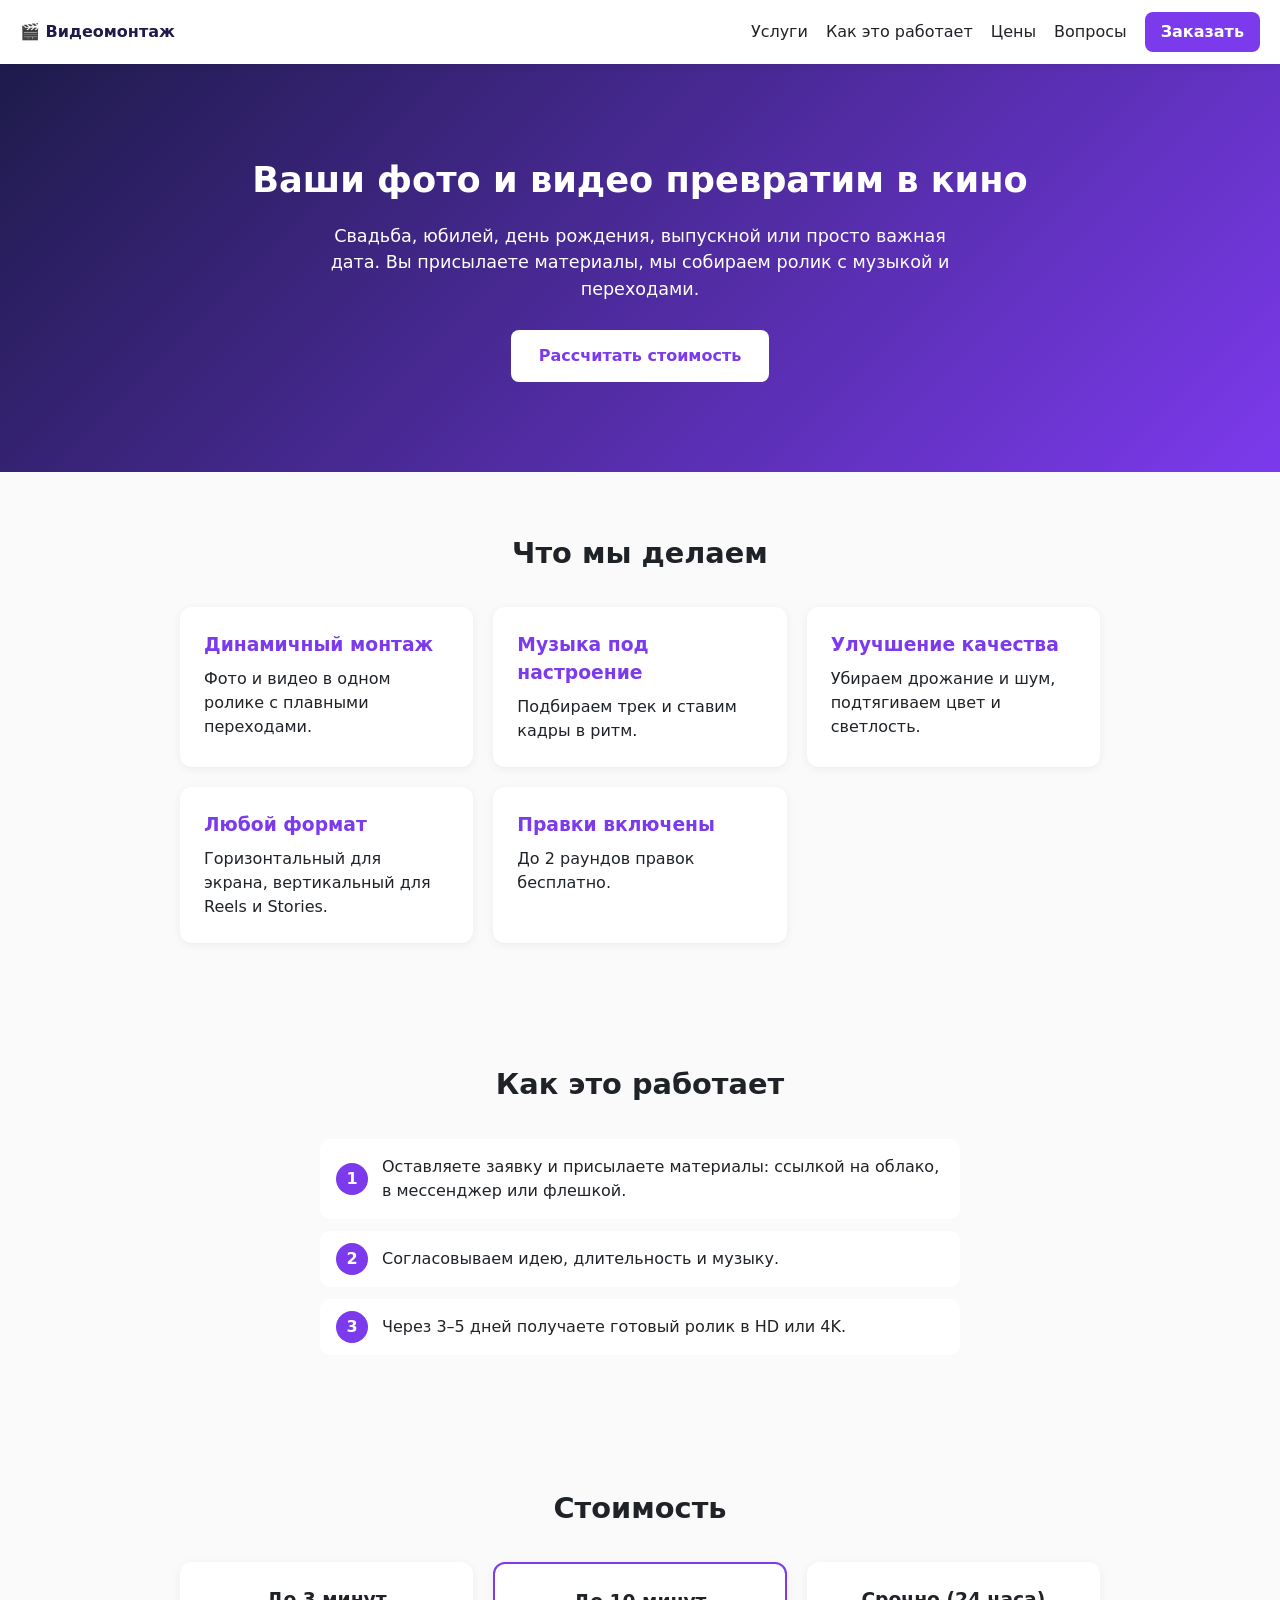
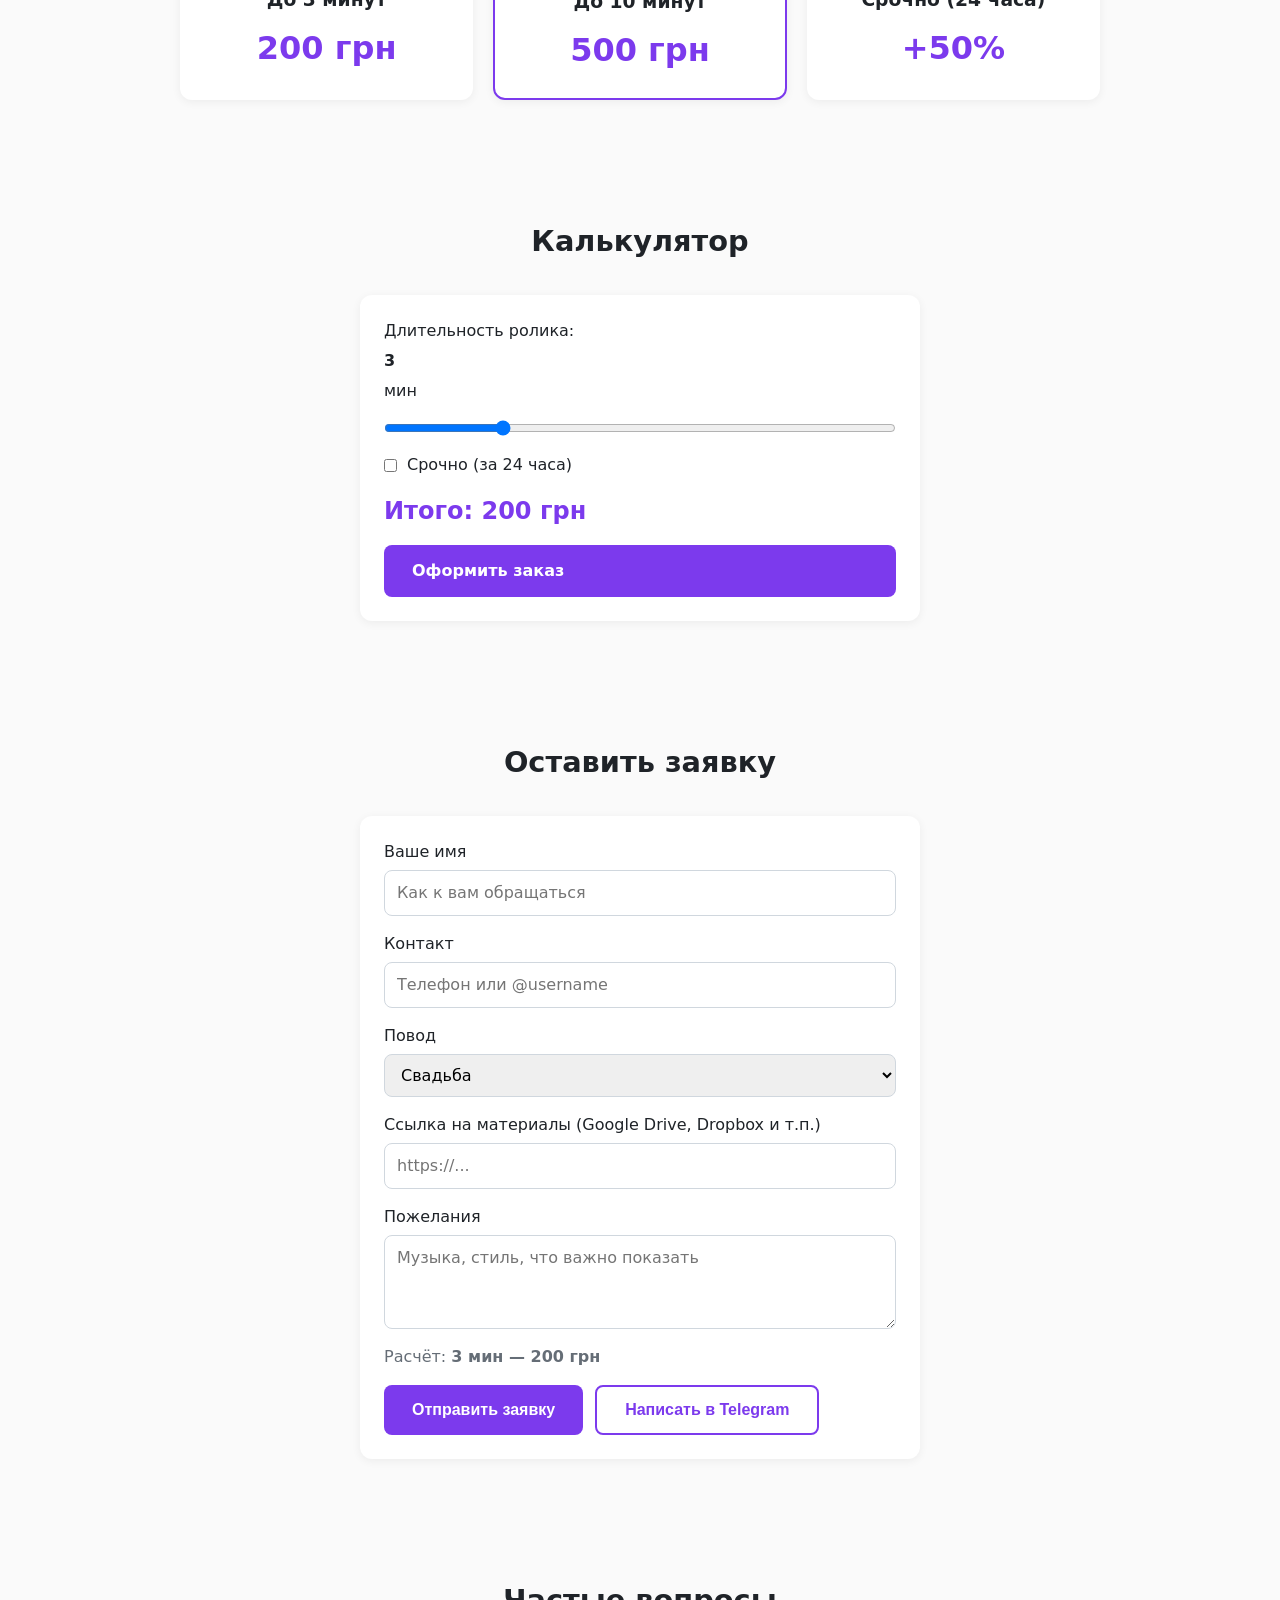
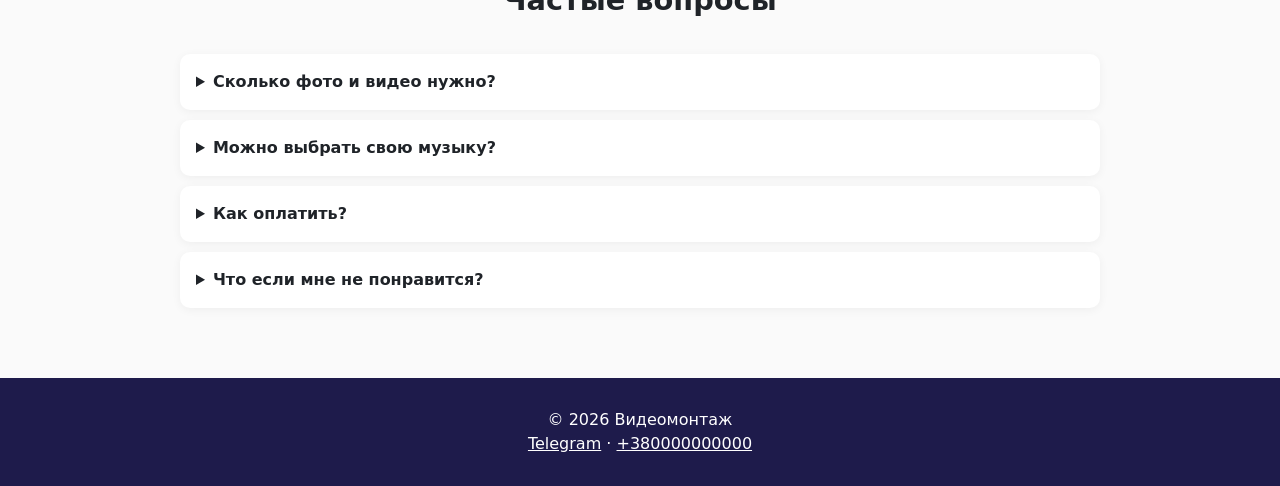
==== index.html @ d5cafc44 "mm" ====
<!DOCTYPE html>
<html lang="ru">
<head>
  <meta charset="UTF-8">
  <meta name="viewport" content="width=device-width, initial-scale=1.0">
  <title>Видео из ваших фото и видео — монтаж на заказ</title>
  <meta name="description" content="Соберём ролик из ваших фото и видео: музыка, переходы, цветокоррекция. От 200 грн.">
  <link rel="stylesheet" href="style.css">
</head>
<body>
  <nav class="nav">
    <a class="logo" href="#top">🎬 <span data-brand>Видеомонтаж</span></a>
    <button class="burger" id="burger" aria-label="Меню">☰</button>
    <div class="links" id="links">
      <a href="#services">Услуги</a>
      <a href="#how">Как это работает</a>
      <a href="#price">Цены</a>
      <a href="#faq">Вопросы</a>
      <a class="btn small" href="#order">Заказать</a>
    </div>
  </nav>

  <header class="hero" id="top">
    <h1>Ваши фото и видео превратим в кино</h1>
    <p>Свадьба, юбилей, день рождения, выпускной или просто важная дата. Вы присылаете материалы, мы собираем ролик с музыкой и переходами.</p>
    <a class="btn" href="#calc">Рассчитать стоимость</a>
  </header>

  <section id="services">
    <h2>Что мы делаем</h2>
    <div class="grid">
      <div class="card"><h3>Динамичный монтаж</h3><p>Фото и видео в одном ролике с плавными переходами.</p></div>
      <div class="card"><h3>Музыка под настроение</h3><p>Подбираем трек и ставим кадры в ритм.</p></div>
      <div class="card"><h3>Улучшение качества</h3><p>Убираем дрожание и шум, подтягиваем цвет и светлость.</p></div>
      <div class="card"><h3>Любой формат</h3><p>Горизонтальный для экрана, вертикальный для Reels и Stories.</p></div>
      <div class="card"><h3>Правки включены</h3><p>До 2 раундов правок бесплатно.</p></div>
    </div>
  </section>

  <section id="how">
    <h2>Как это работает</h2>
    <ol class="steps">
      <li>Оставляете заявку и присылаете материалы: ссылкой на облако, в мессенджер или флешкой.</li>
      <li>Согласовываем идею, длительность и музыку.</li>
      <li>Через 3–5 дней получаете готовый ролик в HD или 4K.</li>
    </ol>
  </section>

  <section id="price">
    <h2>Стоимость</h2>
    <div class="prices">
      <div class="price"><h3>До 3 минут</h3><div class="amount" data-price="short"></div></div>
      <div class="price featured"><h3>До 10 минут</h3><div class="amount" data-price="long"></div></div>
      <div class="price"><h3>Срочно (24 часа)</h3><div class="amount">+<span data-rush></span>%</div></div>
    </div>
  </section>

  <section id="calc">
    <h2>Калькулятор</h2>
    <div class="box">
      <label>Длительность ролика: <b id="minVal">3</b> мин</label>
      <input type="range" id="minutes" min="1" max="10" value="3">
      <label class="check"><input type="checkbox" id="rush"> Срочно (за 24 часа)</label>
      <div class="total">Итого: <span id="total">200 грн</span></div>
      <a class="btn" href="#order">Оформить заказ</a>
    </div>
  </section>

  <section id="order">
    <h2>Оставить заявку</h2>
    <form class="box" id="form" novalidate>
      <label>Ваше имя<input name="name" required placeholder="Как к вам обращаться"></label>
      <label>Контакт<input name="contact" required placeholder="Телефон или @username"></label>
      <label>Повод
        <select name="event">
          <option>Свадьба</option><option>День рождения</option><option>Юбилей</option>
          <option>Выпускной</option><option>Семейный архив</option><option>Другое</option>
        </select>
      </label>
      <label>Ссылка на материалы (Google Drive, Dropbox и т.п.)<input name="link" placeholder="https://..."></label>
      <label>Пожелания<textarea name="comment" rows="3" placeholder="Музыка, стиль, что важно показать"></textarea></label>
      <p class="hint">Расчёт: <b id="formPrice"></b></p>
      <div class="actions">
        <button type="submit" class="btn" data-via="formspree">Отправить заявку</button>
        <button type="submit" class="btn ghost" data-via="telegram">Написать в Telegram</button>
      </div>
      <input type="text" name="_gotcha" tabindex="-1" autocomplete="off" style="display:none">
      <p class="error" id="error" hidden></p>
      <p class="success" id="success" hidden>✅ Заявка отправлена! Мы свяжемся с вами в ближайшее время.</p>
    </form>
  </section>

  <section id="faq">
    <h2>Частые вопросы</h2>
    <div class="faq">
      <details><summary>Сколько фото и видео нужно?</summary><p>Сколько есть. Мы отберём лучшие кадры под выбранную длительность.</p></details>
      <details><summary>Можно выбрать свою музыку?</summary><p>Да, пришлите название трека или файл. Если не пришлёте, подберём сами.</p></details>
      <details><summary>Как оплатить?</summary><p>Способ и условия согласуем в переписке после оценки материала.</p></details>
      <details><summary>Что если мне не понравится?</summary><p>Внесём до 2 раундов правок бесплатно.</p></details>
    </div>
  </section>

  <footer>
    <p>© <span id="year"></span> <span data-brand></span></p>
    <p><a id="tgLink" href="#">Telegram</a> · <a id="phoneLink" href="#"></a></p>
  </footer>

  <script src="script.js"></script>
</body>
</html>
---- style.css ----
:root{--accent:#7c3aed;--dark:#1e1b4b;--bg:#fafafa;--text:#1f2328;--muted:#656d76}
*{box-sizing:border-box;margin:0;padding:0}
html{scroll-behavior:smooth;scroll-padding-top:70px}
body{font-family:system-ui,-apple-system,"Segoe UI",Roboto,sans-serif;color:var(--text);background:var(--bg);line-height:1.5}
.nav{position:sticky;top:0;z-index:10;display:flex;justify-content:space-between;align-items:center;padding:12px 20px;background:#fff;box-shadow:0 1px 8px rgba(0,0,0,.08)}
.logo{font-weight:700;text-decoration:none;color:var(--dark)}
.links{display:flex;gap:18px;align-items:center}
.links a{text-decoration:none;color:var(--text)}
.burger{display:none;background:none;border:0;font-size:1.5rem;cursor:pointer}
.btn{display:inline-block;background:var(--accent);color:#fff;padding:14px 28px;border:0;border-radius:8px;text-decoration:none;font-weight:600;font-size:1rem;cursor:pointer;transition:transform .2s}
.btn:hover{transform:translateY(-2px)}
.btn.small{padding:8px 16px}
.btn.ghost{background:#fff;color:var(--accent);border:2px solid var(--accent)}
.links .btn{color:#fff}
.hero{background:linear-gradient(135deg,var(--dark),var(--accent));color:#fff;text-align:center;padding:90px 20px}
.hero h1{font-size:2.2rem;margin-bottom:16px}
.hero p{max-width:640px;margin:0 auto 28px;font-size:1.1rem}
.hero .btn{background:#fff;color:var(--accent)}
section{max-width:960px;margin:0 auto;padding:60px 20px}
h2{text-align:center;font-size:1.8rem;margin-bottom:32px}
.grid,.prices{display:grid;grid-template-columns:repeat(auto-fit,minmax(220px,1fr));gap:20px}
.card,.price,.box{background:#fff;border-radius:12px;padding:24px;box-shadow:0 2px 10px rgba(0,0,0,.06)}
.card h3{color:var(--accent);margin-bottom:8px}
.price{text-align:center}.price.featured{border:2px solid var(--accent)}
.amount{font-size:2rem;font-weight:700;color:var(--accent);margin-top:10px}
.steps{list-style:none;counter-reset:s;max-width:640px;margin:0 auto}
.steps li{counter-increment:s;position:relative;background:#fff;border-radius:10px;padding:16px 16px 16px 62px;margin-bottom:12px}
.steps li::before{content:counter(s);position:absolute;left:16px;top:50%;transform:translateY(-50%);width:32px;height:32px;border-radius:50%;background:var(--accent);color:#fff;display:flex;align-items:center;justify-content:center;font-weight:600}
.box{max-width:560px;margin:0 auto;display:flex;flex-direction:column;gap:16px}
label{display:flex;flex-direction:column;gap:6px;font-weight:500}
label.check{flex-direction:row;align-items:center;gap:10px}
input,select,textarea{font:inherit;padding:10px 12px;border:1px solid #d0d7de;border-radius:8px;width:100%}
input[type=range]{padding:0}input[type=checkbox]{width:auto}
input:focus,select:focus,textarea:focus{outline:2px solid var(--accent);border-color:transparent}
input.bad{border-color:#d1242f}
.total{font-size:1.5rem;font-weight:700;color:var(--accent)}
.hint{color:var(--muted)}
.actions{display:flex;gap:12px;flex-wrap:wrap}
.error{color:#d1242f}
.faq details{background:#fff;border-radius:10px;padding:16px;margin-bottom:10px;box-shadow:0 2px 10px rgba(0,0,0,.05)}
.faq summary{cursor:pointer;font-weight:600}.faq p{margin-top:10px;color:var(--muted)}
footer{background:var(--dark);color:#fff;text-align:center;padding:30px 20px}
footer a{color:#fff}
@media(max-width:700px){
  .burger{display:block}
  .links{display:none;position:absolute;top:100%;left:0;right:0;background:#fff;flex-direction:column;padding:16px;box-shadow:0 4px 8px rgba(0,0,0,.1)}
  .links.open{display:flex}
  .hero h1{font-size:1.7rem}
}

.success{color:#1a7f37;font-weight:600}
.btn:disabled{opacity:.6;cursor:wait}
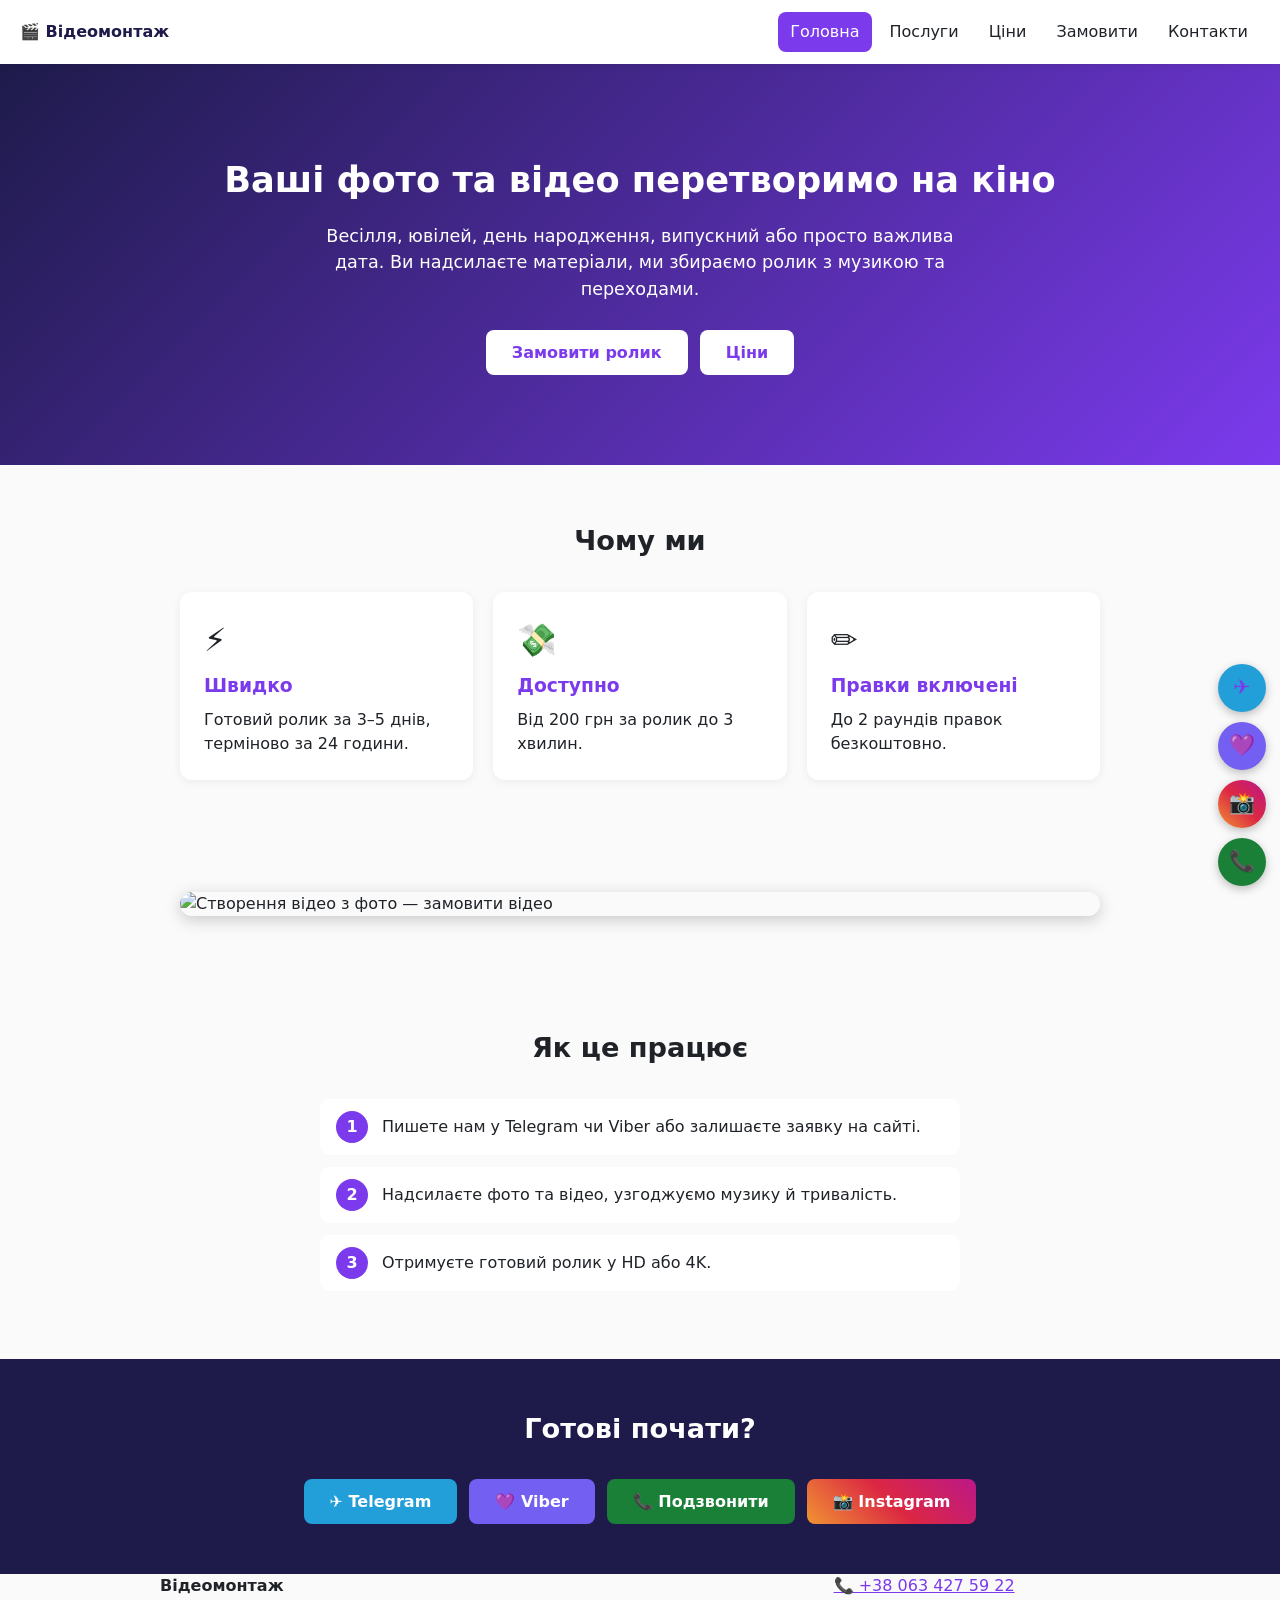
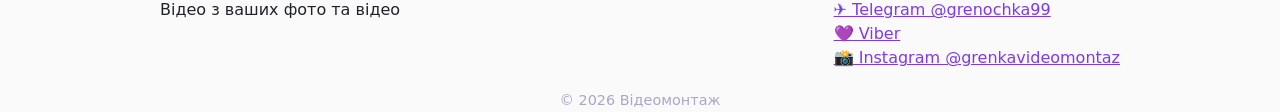
==== commit 8d757445: "Add files via upload" ====
--- a/index.html
+++ b/index.html
@@ -1,110 +1,41 @@
 <!DOCTYPE html>
-<html lang="ru">
+<html lang="uk">
 <head>
   <meta charset="UTF-8">
   <meta name="viewport" content="width=device-width, initial-scale=1.0">
-  <title>Видео из ваших фото и видео — монтаж на заказ</title>
-  <meta name="description" content="Соберём ролик из ваших фото и видео: музыка, переходы, цветокоррекция. От 200 грн.">
+  <title>Відео з ваших фото та відео — монтаж на замовлення</title>
+  <meta name="description" content="Зберемо ролик з ваших фото та відео: музика, переходи, корекція кольору. Від 200 грн.">
   <link rel="stylesheet" href="style.css">
 </head>
 <body>
-  <nav class="nav">
-    <a class="logo" href="#top">🎬 <span data-brand>Видеомонтаж</span></a>
-    <button class="burger" id="burger" aria-label="Меню">☰</button>
-    <div class="links" id="links">
-      <a href="#services">Услуги</a>
-      <a href="#how">Как это работает</a>
-      <a href="#price">Цены</a>
-      <a href="#faq">Вопросы</a>
-      <a class="btn small" href="#order">Заказать</a>
-    </div>
-  </nav>
+<div id="header"></div>
 
-  <header class="hero" id="top">
-    <h1>Ваши фото и видео превратим в кино</h1>
-    <p>Свадьба, юбилей, день рождения, выпускной или просто важная дата. Вы присылаете материалы, мы собираем ролик с музыкой и переходами.</p>
-    <a class="btn" href="#calc">Рассчитать стоимость</a>
-  </header>
-
-  <section id="services">
-    <h2>Что мы делаем</h2>
-    <div class="grid">
-      <div class="card"><h3>Динамичный монтаж</h3><p>Фото и видео в одном ролике с плавными переходами.</p></div>
-      <div class="card"><h3>Музыка под настроение</h3><p>Подбираем трек и ставим кадры в ритм.</p></div>
-      <div class="card"><h3>Улучшение качества</h3><p>Убираем дрожание и шум, подтягиваем цвет и светлость.</p></div>
-      <div class="card"><h3>Любой формат</h3><p>Горизонтальный для экрана, вертикальный для Reels и Stories.</p></div>
-      <div class="card"><h3>Правки включены</h3><p>До 2 раундов правок бесплатно.</p></div>
-    </div>
-  </section>
-
-  <section id="how">
-    <h2>Как это работает</h2>
-    <ol class="steps">
-      <li>Оставляете заявку и присылаете материалы: ссылкой на облако, в мессенджер или флешкой.</li>
-      <li>Согласовываем идею, длительность и музыку.</li>
-      <li>Через 3–5 дней получаете готовый ролик в HD или 4K.</li>
-    </ol>
-  </section>
-
-  <section id="price">
-    <h2>Стоимость</h2>
-    <div class="prices">
-      <div class="price"><h3>До 3 минут</h3><div class="amount" data-price="short"></div></div>
-      <div class="price featured"><h3>До 10 минут</h3><div class="amount" data-price="long"></div></div>
-      <div class="price"><h3>Срочно (24 часа)</h3><div class="amount">+<span data-rush></span>%</div></div>
-    </div>
-  </section>
-
-  <section id="calc">
-    <h2>Калькулятор</h2>
-    <div class="box">
-      <label>Длительность ролика: <b id="minVal">3</b> мин</label>
-      <input type="range" id="minutes" min="1" max="10" value="3">
-      <label class="check"><input type="checkbox" id="rush"> Срочно (за 24 часа)</label>
-      <div class="total">Итого: <span id="total">200 грн</span></div>
-      <a class="btn" href="#order">Оформить заказ</a>
-    </div>
-  </section>
-
-  <section id="order">
-    <h2>Оставить заявку</h2>
-    <form class="box" id="form" novalidate>
-      <label>Ваше имя<input name="name" required placeholder="Как к вам обращаться"></label>
-      <label>Контакт<input name="contact" required placeholder="Телефон или @username"></label>
-      <label>Повод
-        <select name="event">
-          <option>Свадьба</option><option>День рождения</option><option>Юбилей</option>
-          <option>Выпускной</option><option>Семейный архив</option><option>Другое</option>
-        </select>
-      </label>
-      <label>Ссылка на материалы (Google Drive, Dropbox и т.п.)<input name="link" placeholder="https://..."></label>
-      <label>Пожелания<textarea name="comment" rows="3" placeholder="Музыка, стиль, что важно показать"></textarea></label>
-      <p class="hint">Расчёт: <b id="formPrice"></b></p>
-      <div class="actions">
-        <button type="submit" class="btn" data-via="formspree">Отправить заявку</button>
-        <button type="submit" class="btn ghost" data-via="telegram">Написать в Telegram</button>
-      </div>
-      <input type="text" name="_gotcha" tabindex="-1" autocomplete="off" style="display:none">
-      <p class="error" id="error" hidden></p>
-      <p class="success" id="success" hidden>✅ Заявка отправлена! Мы свяжемся с вами в ближайшее время.</p>
-    </form>
-  </section>
-
-  <section id="faq">
-    <h2>Частые вопросы</h2>
-    <div class="faq">
-      <details><summary>Сколько фото и видео нужно?</summary><p>Сколько есть. Мы отберём лучшие кадры под выбранную длительность.</p></details>
-      <details><summary>Можно выбрать свою музыку?</summary><p>Да, пришлите название трека или файл. Если не пришлёте, подберём сами.</p></details>
-      <details><summary>Как оплатить?</summary><p>Способ и условия согласуем в переписке после оценки материала.</p></details>
-      <details><summary>Что если мне не понравится?</summary><p>Внесём до 2 раундов правок бесплатно.</p></details>
-    </div>
-  </section>
-
-  <footer>
-    <p>© <span id="year"></span> <span data-brand></span></p>
-    <p><a id="tgLink" href="#">Telegram</a> · <a id="phoneLink" href="#"></a></p>
-  </footer>
-
-  <script src="script.js"></script>
+<header class="hero">
+  <h1>Ваші фото та відео перетворимо на кіно</h1>
+  <p>Весілля, ювілей, день народження, випускний або просто важлива дата. Ви надсилаєте матеріали, ми збираємо ролик з музикою та переходами.</p>
+  <div class="row"><a class="btn main" href="order.html">Замовити ролик</a><a class="btn main" href="prices.html">Ціни</a></div>
+</header>
+<section>
+  <h2>Чому ми</h2>
+  <div class="grid">
+    <div class="card"><div class="ico">⚡</div><h3>Швидко</h3><p>Готовий ролик за 3–5 днів, терміново за 24 години.</p></div>
+    <div class="card"><div class="ico">💸</div><h3>Доступно</h3><p>Від <span data-price3></span> за ролик до 3 хвилин.</p></div>
+    <div class="card"><div class="ico">✏️</div><h3>Правки включені</h3><p>До 2 раундів правок безкоштовно.</p></div>
+  </div>
+</section>
+<section>
+  <img class="banner" src="img/banner.jpg" alt="Створення відео з фото — замовити відео" loading="lazy">
+</section>
+<section>
+  <h2>Як це працює</h2>
+  <ol class="steps">
+    <li>Пишете нам у Telegram чи Viber або залишаєте заявку на сайті.</li>
+    <li>Надсилаєте фото та відео, узгоджуємо музику й тривалість.</li>
+    <li>Отримуєте готовий ролик у HD або 4K.</li>
+  </ol>
+</section>
+<div class="cta"><h2>Готові почати?</h2><div class="row"><a class="btn tg" data-tg>✈️ Telegram</a><a class="btn vb" data-viber>💜 Viber</a><a class="btn ph" data-tel>📞 Подзвонити</a><a class="btn ig" data-ig>📸 Instagram</a><a class="btn fb" data-fb>👍 Facebook</a></div></div>
+<div id="footer"></div>
+<script src="script.js"></script>
 </body>
 </html>
--- a/style.css
+++ b/style.css
@@ -1,28 +1,32 @@
 :root{--accent:#7c3aed;--dark:#1e1b4b;--bg:#fafafa;--text:#1f2328;--muted:#656d76}
 *{box-sizing:border-box;margin:0;padding:0}
-html{scroll-behavior:smooth;scroll-padding-top:70px}
+html{scroll-behavior:smooth}
 body{font-family:system-ui,-apple-system,"Segoe UI",Roboto,sans-serif;color:var(--text);background:var(--bg);line-height:1.5}
-.nav{position:sticky;top:0;z-index:10;display:flex;justify-content:space-between;align-items:center;padding:12px 20px;background:#fff;box-shadow:0 1px 8px rgba(0,0,0,.08)}
+a{color:var(--accent)}
+.nav{position:sticky;top:0;z-index:20;display:flex;justify-content:space-between;align-items:center;padding:12px 20px;background:#fff;box-shadow:0 1px 8px rgba(0,0,0,.08)}
 .logo{font-weight:700;text-decoration:none;color:var(--dark)}
-.links{display:flex;gap:18px;align-items:center}
-.links a{text-decoration:none;color:var(--text)}
-.burger{display:none;background:none;border:0;font-size:1.5rem;cursor:pointer}
-.btn{display:inline-block;background:var(--accent);color:#fff;padding:14px 28px;border:0;border-radius:8px;text-decoration:none;font-weight:600;font-size:1rem;cursor:pointer;transition:transform .2s}
+.links{display:flex;gap:6px;align-items:center}
+.links a{text-decoration:none;color:var(--text);padding:8px 12px;border-radius:8px}
+.links a:hover{background:#f1e9ff}.links a.active{background:var(--accent);color:#fff}
+.burger{display:none;background:none;border:0;font-size:1.6rem;cursor:pointer}
+.btn{display:inline-block;background:var(--accent);color:#fff;padding:13px 26px;border:0;border-radius:8px;text-decoration:none;font:600 1rem system-ui,sans-serif;cursor:pointer;transition:transform .2s}
 .btn:hover{transform:translateY(-2px)}
-.btn.small{padding:8px 16px}
+.btn.tg{background:#229ed9}.btn.vb{background:#7360f2}.btn.ph{background:#1a7f37}
 .btn.ghost{background:#fff;color:var(--accent);border:2px solid var(--accent)}
-.links .btn{color:#fff}
+.row{display:flex;gap:12px;flex-wrap:wrap;justify-content:center}
 .hero{background:linear-gradient(135deg,var(--dark),var(--accent));color:#fff;text-align:center;padding:90px 20px}
+.hero.small{padding:50px 20px}
 .hero h1{font-size:2.2rem;margin-bottom:16px}
 .hero p{max-width:640px;margin:0 auto 28px;font-size:1.1rem}
-.hero .btn{background:#fff;color:var(--accent)}
-section{max-width:960px;margin:0 auto;padding:60px 20px}
-h2{text-align:center;font-size:1.8rem;margin-bottom:32px}
-.grid,.prices{display:grid;grid-template-columns:repeat(auto-fit,minmax(220px,1fr));gap:20px}
+.hero .btn.main{background:#fff;color:var(--accent)}
+section{max-width:960px;margin:0 auto;padding:56px 20px}
+h2{text-align:center;font-size:1.7rem;margin-bottom:30px}
+.grid{display:grid;grid-template-columns:repeat(auto-fit,minmax(230px,1fr));gap:20px}
 .card,.price,.box{background:#fff;border-radius:12px;padding:24px;box-shadow:0 2px 10px rgba(0,0,0,.06)}
 .card h3{color:var(--accent);margin-bottom:8px}
+.card .ico{font-size:2rem;margin-bottom:8px}
 .price{text-align:center}.price.featured{border:2px solid var(--accent)}
-.amount{font-size:2rem;font-weight:700;color:var(--accent);margin-top:10px}
+.amount{font-size:2rem;font-weight:700;color:var(--accent);margin:10px 0}
 .steps{list-style:none;counter-reset:s;max-width:640px;margin:0 auto}
 .steps li{counter-increment:s;position:relative;background:#fff;border-radius:10px;padding:16px 16px 16px 62px;margin-bottom:12px}
 .steps li::before{content:counter(s);position:absolute;left:16px;top:50%;transform:translateY(-50%);width:32px;height:32px;border-radius:50%;background:var(--accent);color:#fff;display:flex;align-items:center;justify-content:center;font-weight:600}
@@ -34,19 +38,27 @@
 input:focus,select:focus,textarea:focus{outline:2px solid var(--accent);border-color:transparent}
 input.bad{border-color:#d1242f}
 .total{font-size:1.5rem;font-weight:700;color:var(--accent)}
-.hint{color:var(--muted)}
-.actions{display:flex;gap:12px;flex-wrap:wrap}
-.error{color:#d1242f}
+.error{color:#d1242f}.success{color:#1a7f37;font-weight:600}
+.contact-card{text-align:center}
+.contact-card .big{font-size:1.2rem;font-weight:700;margin:8px 0 14px}
 .faq details{background:#fff;border-radius:10px;padding:16px;margin-bottom:10px;box-shadow:0 2px 10px rgba(0,0,0,.05)}
 .faq summary{cursor:pointer;font-weight:600}.faq p{margin-top:10px;color:var(--muted)}
-footer{background:var(--dark);color:#fff;text-align:center;padding:30px 20px}
-footer a{color:#fff}
-@media(max-width:700px){
+.cta{background:var(--dark);color:#fff;text-align:center;padding:50px 20px}
+.cta h2{color:#fff}
+footer{background:#14123a;color:#fff;padding:30px 20px 16px}
+footer a{color:#d9c8ff}
+.foot{max-width:960px;margin:0 auto;display:flex;justify-content:space-between;gap:20px;flex-wrap:wrap}
+.copy{text-align:center;margin-top:20px;color:#a9a6c9;font-size:.9rem}
+.float{position:fixed;right:14px;bottom:14px;display:flex;flex-direction:column;gap:10px;z-index:30}
+.f{width:48px;height:48px;border-radius:50%;display:flex;align-items:center;justify-content:center;font-size:1.3rem;text-decoration:none;box-shadow:0 3px 10px rgba(0,0,0,.25)}
+.f.tg{background:#229ed9}.f.vb{background:#7360f2}.f.ph{background:#1a7f37}
+@media(max-width:760px){
   .burger{display:block}
-  .links{display:none;position:absolute;top:100%;left:0;right:0;background:#fff;flex-direction:column;padding:16px;box-shadow:0 4px 8px rgba(0,0,0,.1)}
+  .links{display:none;position:absolute;top:100%;left:0;right:0;background:#fff;flex-direction:column;align-items:stretch;padding:12px;box-shadow:0 4px 8px rgba(0,0,0,.1)}
   .links.open{display:flex}
   .hero h1{font-size:1.7rem}
 }
-
-.success{color:#1a7f37;font-weight:600}
-.btn:disabled{opacity:.6;cursor:wait}
+.btn.ig{background:linear-gradient(45deg,#f09433,#dc2743,#bc1888)}.btn.fb{background:#1877f2}
+.f.ig{background:linear-gradient(45deg,#f09433,#dc2743,#bc1888)}.f.fb{background:#1877f2}
+.qr{display:block;max-width:360px;width:100%;margin:0 auto;border-radius:12px;box-shadow:0 4px 16px rgba(0,0,0,.2)}
+.banner{display:block;width:100%;border-radius:12px;box-shadow:0 4px 16px rgba(0,0,0,.2)}
